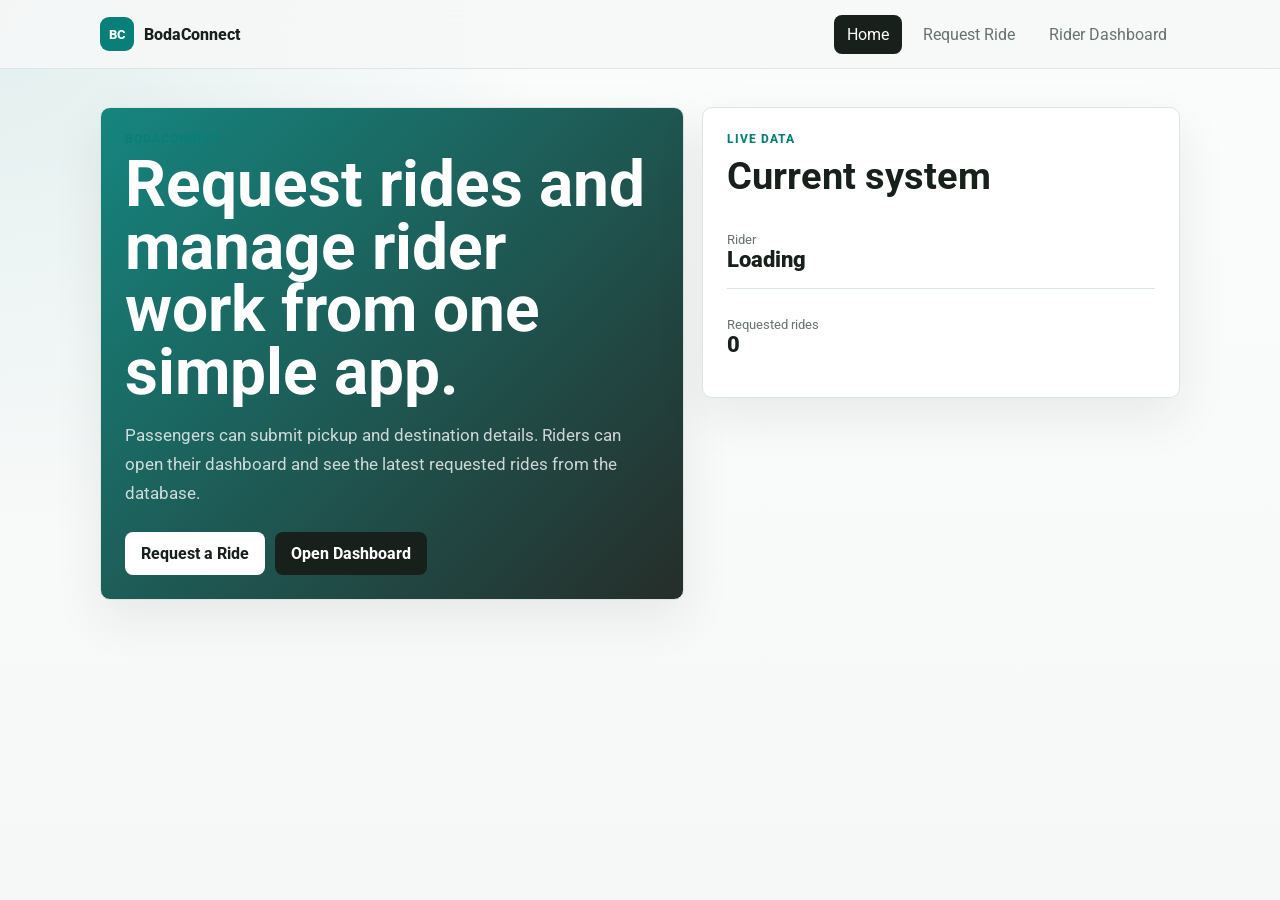
==== frontend/index.html @ 5c839536 "Initial commit" ====
<!DOCTYPE html>
<html lang="en">
<head>
  <meta charset="UTF-8" />
  <meta name="viewport" content="width=device-width, initial-scale=1.0" />
  <title>BodaConnect</title>
  <link rel="preconnect" href="https://fonts.googleapis.com">
  <link rel="preconnect" href="https://fonts.gstatic.com" crossorigin>
  <link href="https://fonts.googleapis.com/css2?family=Roboto:wght@400;500;700;900&display=swap" rel="stylesheet">
  <style>
    * {
      box-sizing: border-box;
      margin: 0;
      padding: 0;
    }

    :root {
      --bg: #f6f8f7;
      --panel: #ffffff;
      --text: #18201c;
      --muted: #68736e;
      --line: #dce5e0;
      --teal: #087f78;
      --teal-dark: #06665f;
      --coral: #f05d4f;
      --yellow: #f6c445;
      --shadow: 0 18px 50px rgba(20, 36, 31, 0.08);
    }

    body {
      min-height: 100vh;
      background:
        radial-gradient(circle at top left, rgba(8, 127, 120, 0.10), transparent 34rem),
        linear-gradient(180deg, #fbfcfc 0%, var(--bg) 100%);
      color: var(--text);
      font-family: "Roboto", ui-sans-serif, system-ui, -apple-system, BlinkMacSystemFont, "Segoe UI", sans-serif;
    }

    button,
    input {
      font: inherit;
    }

    .shell {
      width: min(1080px, calc(100% - 32px));
      margin: 0 auto;
    }

    .topbar {
      position: sticky;
      top: 0;
      z-index: 10;
      background: rgba(246, 248, 247, 0.88);
      backdrop-filter: blur(16px);
      border-bottom: 1px solid rgba(220, 229, 224, 0.9);
    }

    .topbar-inner {
      min-height: 68px;
      display: flex;
      align-items: center;
      justify-content: space-between;
      gap: 20px;
    }

    .brand {
      display: flex;
      align-items: center;
      gap: 10px;
      font-weight: 800;
      letter-spacing: 0;
    }

    .brand-mark {
      width: 34px;
      height: 34px;
      border-radius: 9px;
      background: var(--teal);
      color: white;
      display: grid;
      place-items: center;
      font-size: 13px;
    }

    .nav {
      display: flex;
      gap: 8px;
      flex-wrap: wrap;
      justify-content: flex-end;
    }

    .nav-btn {
      border: 1px solid transparent;
      background: transparent;
      color: var(--muted);
      padding: 9px 12px;
      border-radius: 8px;
      cursor: pointer;
      transition: 0.18s ease;
    }

    .nav-btn:hover {
      color: var(--text);
      background: rgba(8, 127, 120, 0.08);
    }

    .nav-btn.active {
      background: var(--text);
      color: white;
    }

    .view {
      display: none;
      padding: 38px 0 56px;
    }

    .view.active {
      display: block;
    }

    .page-head {
      display: flex;
      justify-content: space-between;
      align-items: end;
      gap: 20px;
      margin-bottom: 22px;
    }

    .eyebrow {
      color: var(--teal);
      font-size: 12px;
      font-weight: 800;
      text-transform: uppercase;
      letter-spacing: 0.08em;
      margin-bottom: 8px;
    }

    h1 {
      max-width: 720px;
      font-size: clamp(32px, 6vw, 64px);
      line-height: 0.98;
      letter-spacing: 0;
    }

    h2 {
      font-size: clamp(24px, 4vw, 38px);
      letter-spacing: 0;
    }

    .lead {
      max-width: 580px;
      color: var(--muted);
      font-size: 17px;
      line-height: 1.7;
      margin-top: 16px;
    }

    .grid {
      display: grid;
      grid-template-columns: minmax(0, 1.1fr) minmax(280px, 0.9fr);
      gap: 18px;
      align-items: start;
    }

    .panel {
      background: var(--panel);
      border: 1px solid var(--line);
      border-radius: 10px;
      box-shadow: var(--shadow);
    }

    .panel-pad {
      padding: 24px;
    }

    .hero-card {
      min-height: 330px;
      display: flex;
      flex-direction: column;
      justify-content: space-between;
      background:
        linear-gradient(135deg, rgba(8, 127, 120, 0.94), rgba(24, 32, 28, 0.94)),
        repeating-linear-gradient(45deg, rgba(255,255,255,0.14) 0 1px, transparent 1px 16px);
      color: white;
      overflow: hidden;
    }

    .hero-card .lead {
      color: rgba(255, 255, 255, 0.78);
    }

    .actions {
      display: flex;
      gap: 10px;
      flex-wrap: wrap;
      margin-top: 24px;
    }

    .btn {
      border: none;
      border-radius: 8px;
      padding: 12px 16px;
      cursor: pointer;
      font-weight: 750;
      transition: 0.18s ease;
    }

    .btn-primary {
      background: var(--teal);
      color: white;
    }

    .btn-primary:hover {
      background: var(--teal-dark);
    }

    .btn-dark {
      background: var(--text);
      color: white;
    }

    .btn-light {
      background: white;
      color: var(--text);
    }

    .btn-ghost {
      background: transparent;
      border: 1px solid var(--line);
      color: var(--text);
    }

    .summary {
      display: grid;
      gap: 12px;
    }

    .summary-row {
      display: flex;
      justify-content: space-between;
      align-items: center;
      gap: 16px;
      padding: 16px 0;
      border-bottom: 1px solid var(--line);
    }

    .summary-row:last-child {
      border-bottom: 0;
    }

    .summary-label {
      color: var(--muted);
      font-size: 13px;
    }

    .summary-value {
      font-size: 22px;
      font-weight: 850;
    }

    .form {
      display: grid;
      gap: 16px;
    }

    .field {
      display: grid;
      gap: 7px;
    }

    .field label {
      font-size: 13px;
      font-weight: 750;
      color: var(--muted);
    }

    .field input {
      width: 100%;
      border: 1px solid var(--line);
      border-radius: 8px;
      padding: 13px 14px;
      color: var(--text);
      background: #fbfcfc;
      outline: none;
    }

    .field input:focus {
      border-color: var(--teal);
      box-shadow: 0 0 0 4px rgba(8, 127, 120, 0.12);
    }

    .notice {
      display: none;
      border-radius: 8px;
      padding: 13px 14px;
      font-size: 14px;
      line-height: 1.5;
    }

    .notice.show {
      display: block;
    }

    .notice.ok {
      color: #075d4f;
      background: #e8f8f3;
      border: 1px solid #b9eadc;
    }

    .notice.error {
      color: #81251d;
      background: #fff0ee;
      border: 1px solid #ffd0ca;
    }

    .dashboard-head {
      display: flex;
      justify-content: space-between;
      gap: 16px;
      align-items: center;
      margin-bottom: 18px;
    }

    .rider {
      display: flex;
      align-items: center;
      gap: 12px;
    }

    .avatar {
      width: 46px;
      height: 46px;
      border-radius: 50%;
      display: grid;
      place-items: center;
      background: var(--yellow);
      color: var(--text);
      font-weight: 900;
    }

    .muted {
      color: var(--muted);
      font-size: 14px;
    }

    .pill {
      display: inline-flex;
      align-items: center;
      gap: 8px;
      padding: 8px 11px;
      border-radius: 999px;
      background: #e8f8f3;
      color: #075d4f;
      font-size: 13px;
      font-weight: 750;
    }

    .dot {
      width: 8px;
      height: 8px;
      border-radius: 50%;
      background: var(--teal);
    }

    .ride-list {
      display: grid;
      gap: 12px;
    }

    .ride-item {
      display: grid;
      grid-template-columns: minmax(0, 1fr) auto;
      gap: 14px;
      padding: 16px;
      border: 1px solid var(--line);
      border-radius: 9px;
      background: #fbfcfc;
    }

    .ride-id {
      color: var(--muted);
      font-size: 12px;
      font-weight: 750;
      margin-bottom: 10px;
    }

    .route {
      display: grid;
      gap: 8px;
    }

    .route-point {
      display: flex;
      align-items: center;
      gap: 9px;
      min-width: 0;
    }

    .route-dot {
      width: 9px;
      height: 9px;
      border-radius: 50%;
      flex: 0 0 auto;
    }

    .route-dot.pickup {
      background: var(--teal);
    }

    .route-dot.destination {
      background: var(--coral);
    }

    .empty {
      color: var(--muted);
      padding: 18px;
      border: 1px dashed var(--line);
      border-radius: 9px;
      background: #fbfcfc;
    }

    @media (max-width: 760px) {
      .topbar-inner,
      .page-head,
      .dashboard-head {
        align-items: flex-start;
        flex-direction: column;
      }

      .nav {
        width: 100%;
        justify-content: flex-start;
      }

      .grid {
        grid-template-columns: 1fr;
      }

      .ride-item {
        grid-template-columns: 1fr;
      }
    }
  </style>
</head>
<body>
  <header class="topbar">
    <div class="shell topbar-inner">
      <div class="brand">
        <div class="brand-mark">BC</div>
        <span>BodaConnect</span>
      </div>
      <nav class="nav" aria-label="Main navigation">
        <button class="nav-btn active" onclick="navigateTo('home')">Home</button>
        <button class="nav-btn" onclick="navigateTo('ride')">Request Ride</button>
        <button class="nav-btn" onclick="navigateTo('dash')">Rider Dashboard</button>
      </nav>
    </div>
  </header>

  <main class="shell">
    <section id="home" class="view active">
      <div class="grid">
        <div class="panel hero-card panel-pad">
          <div>
            <div class="eyebrow">BodaConnect</div>
            <h1>Request rides and manage rider work from one simple app.</h1>
            <p class="lead">Passengers can submit pickup and destination details. Riders can open their dashboard and see the latest requested rides from the database.</p>
          </div>
          <div class="actions">
            <button class="btn btn-light" onclick="navigateTo('ride')">Request a Ride</button>
            <button class="btn btn-dark" onclick="navigateTo('dash')">Open Dashboard</button>
          </div>
        </div>

        <aside class="panel panel-pad">
          <div class="eyebrow">Live data</div>
          <h2>Current system</h2>
          <div class="summary" style="margin-top:18px;">
            <div class="summary-row">
              <div>
                <div class="summary-label">Rider</div>
                <div id="home-rider-name" class="summary-value">Loading</div>
              </div>
            </div>
            <div class="summary-row">
              <div>
                <div class="summary-label">Requested rides</div>
                <div id="home-trip-count" class="summary-value">0</div>
              </div>
            </div>
          </div>
        </aside>
      </div>
    </section>

    <section id="ride" class="view">
      <div class="page-head">
        <div>
          <div class="eyebrow">Passenger</div>
          <h2>Request a ride</h2>
          <p class="lead">Enter the pickup and destination. The request will be saved in PostgreSQL and shown on the rider dashboard.</p>
        </div>
      </div>

      <div class="grid">
        <form class="panel panel-pad form" onsubmit="requestRide(event)">
          <div class="field">
            <label for="pickup">Pickup location</label>
            <input id="pickup" name="pickup" type="text" placeholder="Nyerere Square" autocomplete="street-address" />
          </div>
          <div class="field">
            <label for="dropoff">Destination</label>
            <input id="dropoff" name="dropoff" type="text" placeholder="Udom" autocomplete="street-address" />
          </div>
          <button class="btn btn-primary" type="submit">Send ride request</button>
          <div id="ride-message" class="notice" role="status"></div>
        </form>

        <aside class="panel panel-pad">
          <div class="eyebrow">Saved requests</div>
          <h2 id="request-count">0</h2>
          <p class="lead">Total requested rides currently available to the rider.</p>
          <div class="actions">
            <button class="btn btn-ghost" onclick="navigateTo('dash')">View Dashboard</button>
          </div>
        </aside>
      </div>
    </section>

    <section id="dash" class="view">
      <div class="dashboard-head">
        <div class="rider">
          <div class="avatar" id="rider-initials">R</div>
          <div>
            <h2 id="dashboard-rider-name">Rider</h2>
            <div class="muted">Requested rides from database</div>
          </div>
        </div>
        <div class="pill"><span class="dot"></span><span id="dashboard-trip-count">0 rides</span></div>
      </div>

      <div class="panel panel-pad">
        <div class="page-head">
          <div>
            <div class="eyebrow">Dashboard</div>
            <h2>Ride requests</h2>
          </div>
          <button class="btn btn-ghost" onclick="loadDashboard()">Refresh</button>
        </div>
        <div id="ride-list" class="ride-list">
          <div class="empty">Loading requested rides...</div>
        </div>
      </div>
    </section>
  </main>

  <script>
    const routes = {
      home: '/',
      ride: '/request-ride',
      dash: '/rider-dashboard'
    };

    function viewFromPath(path) {
      if (path === '/request-ride') return 'ride';
      if (path === '/rider-dashboard') return 'dash';
      return 'home';
    }

    function navigateTo(id) {
      history.pushState({ view: id }, '', routes[id]);
      show(id);
    }

    function show(id) {
      document.querySelectorAll('.view').forEach(view => view.classList.remove('active'));
      document.getElementById(id).classList.add('active');
      document.querySelectorAll('.nav-btn').forEach((button, index) => {
        button.classList.toggle('active', ['home', 'ride', 'dash'][index] === id);
      });

      if (id === 'home' || id === 'dash' || id === 'ride') {
        loadDashboard();
      }
    }

    function setMessage(message, type) {
      const box = document.getElementById('ride-message');
      box.textContent = message;
      box.className = `notice show ${type}`;
    }

    function escapeHtml(value) {
      return String(value)
        .replace(/&/g, '&amp;')
        .replace(/</g, '&lt;')
        .replace(/>/g, '&gt;')
        .replace(/"/g, '&quot;')
        .replace(/'/g, '&#039;');
    }

    function renderRides(rides) {
      const rideList = document.getElementById('ride-list');

      if (!rides.length) {
        rideList.innerHTML = '<div class="empty">No ride requests yet.</div>';
        return;
      }

      rideList.innerHTML = rides.map(ride => `
        <article class="ride-item">
          <div>
            <div class="ride-id">REQUEST #BC-${String(ride.id).padStart(4, '0')}</div>
            <div class="route">
              <div class="route-point"><span class="route-dot pickup"></span><span>${escapeHtml(ride.pickup)}</span></div>
              <div class="route-point"><span class="route-dot destination"></span><span>${escapeHtml(ride.destination)}</span></div>
            </div>
          </div>
          <button class="btn btn-primary" type="button">Accept</button>
        </article>
      `).join('');
    }

    function updateDashboard(data) {
      const rides = data.assigned_trips || [];
      const rider = data.rider || 'Rider';

      document.getElementById('home-rider-name').textContent = rider;
      document.getElementById('home-trip-count').textContent = rides.length;
      document.getElementById('request-count').textContent = rides.length;
      document.getElementById('dashboard-rider-name').textContent = rider;
      document.getElementById('dashboard-trip-count').textContent = `${rides.length} rides`;
      document.getElementById('rider-initials').textContent = rider.slice(0, 1).toUpperCase();
      renderRides(rides);
    }

    function loadDashboard() {
      return fetch('/api/rider-dashboard')
        .then(response => {
          if (!response.ok) throw new Error('Could not load dashboard');
          return response.json();
        })
        .then(updateDashboard)
        .catch(() => {
          document.getElementById('ride-list').innerHTML = '<div class="empty">Could not load ride requests.</div>';
        });
    }

    function requestRide(event) {
      event.preventDefault();
      const pickup = document.getElementById('pickup').value.trim();
      const destination = document.getElementById('dropoff').value.trim();

      if (!pickup || !destination) {
        setMessage('Pickup and destination are required.', 'error');
        return;
      }

      fetch('/api/request-ride', {
        method: 'POST',
        headers: { 'Content-Type': 'application/json' },
        body: JSON.stringify({ pickup, destination })
      })
        .then(response => {
          if (!response.ok) throw new Error('Could not save ride request');
          return response.json();
        })
        .then(data => {
          setMessage(`Ride request #${data.id} saved.`, 'ok');
          document.getElementById('pickup').value = '';
          document.getElementById('dropoff').value = '';
          return loadDashboard();
        })
        .catch(() => {
          setMessage('Could not save the ride request.', 'error');
        });
    }

    window.addEventListener('popstate', () => {
      show(viewFromPath(window.location.pathname));
    });

    show(viewFromPath(window.location.pathname));
  </script>
</body>
</html>
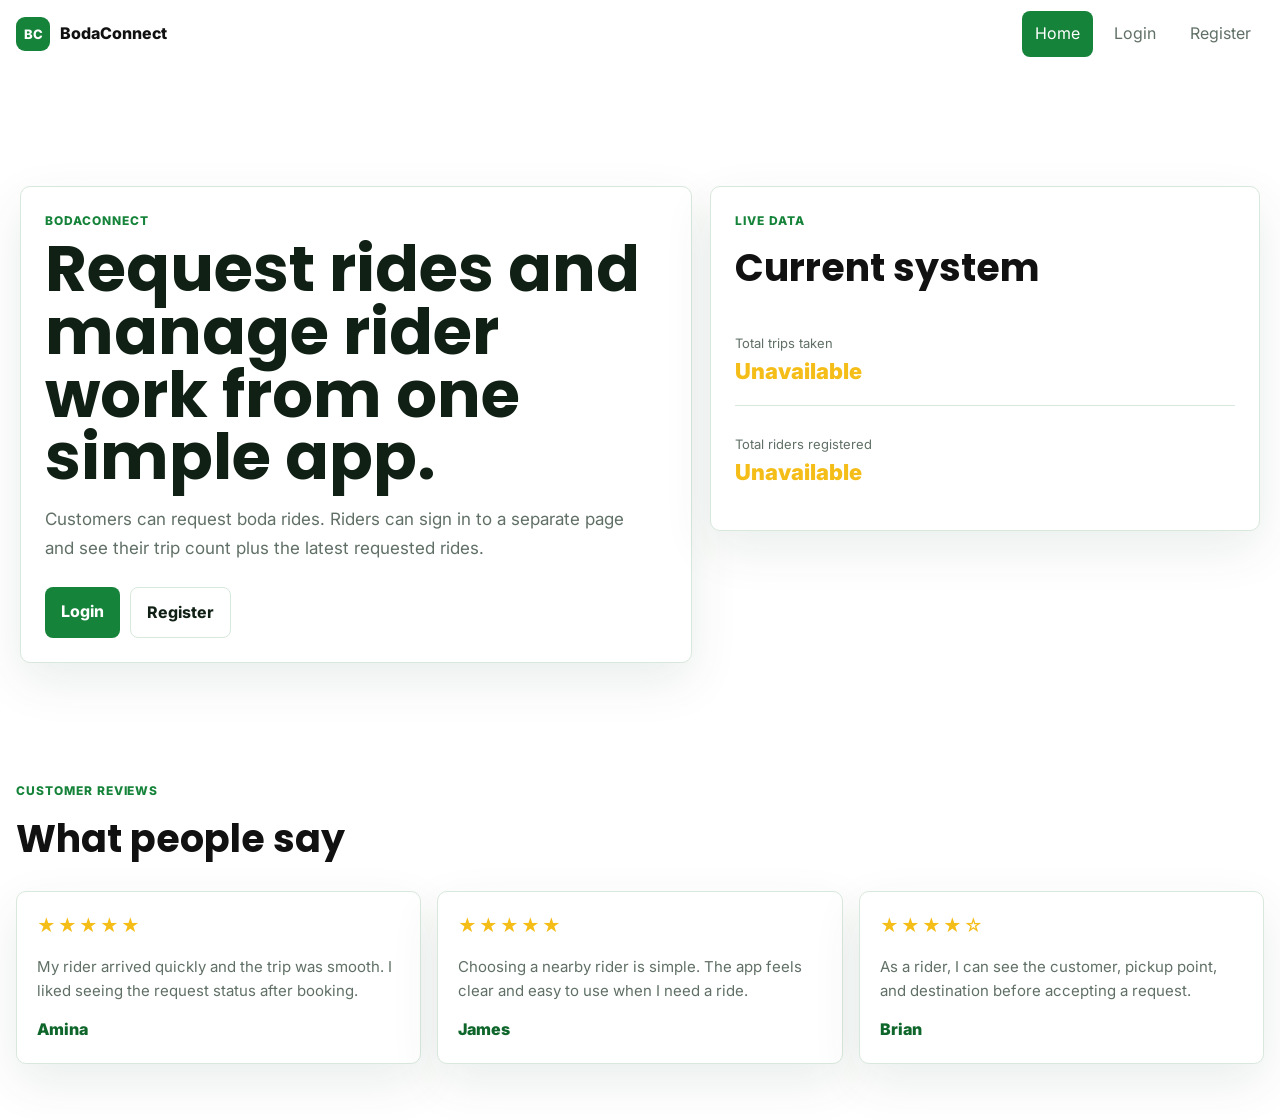
==== commit 6cd78254: "updates for frontend pages and trips added" ====
--- a/frontend/index.html
+++ b/frontend/index.html
@@ -6,681 +6,91 @@
   <title>BodaConnect</title>
   <link rel="preconnect" href="https://fonts.googleapis.com">
   <link rel="preconnect" href="https://fonts.gstatic.com" crossorigin>
-  <link href="https://fonts.googleapis.com/css2?family=Roboto:wght@400;500;700;900&display=swap" rel="stylesheet">
-  <style>
-    * {
-      box-sizing: border-box;
-      margin: 0;
-      padding: 0;
-    }
-
-    :root {
-      --bg: #f6f8f7;
-      --panel: #ffffff;
-      --text: #18201c;
-      --muted: #68736e;
-      --line: #dce5e0;
-      --teal: #087f78;
-      --teal-dark: #06665f;
-      --coral: #f05d4f;
-      --yellow: #f6c445;
-      --shadow: 0 18px 50px rgba(20, 36, 31, 0.08);
-    }
-
-    body {
-      min-height: 100vh;
-      background:
-        radial-gradient(circle at top left, rgba(8, 127, 120, 0.10), transparent 34rem),
-        linear-gradient(180deg, #fbfcfc 0%, var(--bg) 100%);
-      color: var(--text);
-      font-family: "Roboto", ui-sans-serif, system-ui, -apple-system, BlinkMacSystemFont, "Segoe UI", sans-serif;
-    }
-
-    button,
-    input {
-      font: inherit;
-    }
-
-    .shell {
-      width: min(1080px, calc(100% - 32px));
-      margin: 0 auto;
-    }
-
-    .topbar {
-      position: sticky;
-      top: 0;
-      z-index: 10;
-      background: rgba(246, 248, 247, 0.88);
-      backdrop-filter: blur(16px);
-      border-bottom: 1px solid rgba(220, 229, 224, 0.9);
-    }
-
-    .topbar-inner {
-      min-height: 68px;
-      display: flex;
-      align-items: center;
-      justify-content: space-between;
-      gap: 20px;
-    }
-
-    .brand {
-      display: flex;
-      align-items: center;
-      gap: 10px;
-      font-weight: 800;
-      letter-spacing: 0;
-    }
-
-    .brand-mark {
-      width: 34px;
-      height: 34px;
-      border-radius: 9px;
-      background: var(--teal);
-      color: white;
-      display: grid;
-      place-items: center;
-      font-size: 13px;
-    }
-
-    .nav {
-      display: flex;
-      gap: 8px;
-      flex-wrap: wrap;
-      justify-content: flex-end;
-    }
-
-    .nav-btn {
-      border: 1px solid transparent;
-      background: transparent;
-      color: var(--muted);
-      padding: 9px 12px;
-      border-radius: 8px;
-      cursor: pointer;
-      transition: 0.18s ease;
-    }
-
-    .nav-btn:hover {
-      color: var(--text);
-      background: rgba(8, 127, 120, 0.08);
-    }
-
-    .nav-btn.active {
-      background: var(--text);
-      color: white;
-    }
-
-    .view {
-      display: none;
-      padding: 38px 0 56px;
-    }
-
-    .view.active {
-      display: block;
-    }
-
-    .page-head {
-      display: flex;
-      justify-content: space-between;
-      align-items: end;
-      gap: 20px;
-      margin-bottom: 22px;
-    }
-
-    .eyebrow {
-      color: var(--teal);
-      font-size: 12px;
-      font-weight: 800;
-      text-transform: uppercase;
-      letter-spacing: 0.08em;
-      margin-bottom: 8px;
-    }
-
-    h1 {
-      max-width: 720px;
-      font-size: clamp(32px, 6vw, 64px);
-      line-height: 0.98;
-      letter-spacing: 0;
-    }
-
-    h2 {
-      font-size: clamp(24px, 4vw, 38px);
-      letter-spacing: 0;
-    }
-
-    .lead {
-      max-width: 580px;
-      color: var(--muted);
-      font-size: 17px;
-      line-height: 1.7;
-      margin-top: 16px;
-    }
-
-    .grid {
-      display: grid;
-      grid-template-columns: minmax(0, 1.1fr) minmax(280px, 0.9fr);
-      gap: 18px;
-      align-items: start;
-    }
-
-    .panel {
-      background: var(--panel);
-      border: 1px solid var(--line);
-      border-radius: 10px;
-      box-shadow: var(--shadow);
-    }
-
-    .panel-pad {
-      padding: 24px;
-    }
-
-    .hero-card {
-      min-height: 330px;
-      display: flex;
-      flex-direction: column;
-      justify-content: space-between;
-      background:
-        linear-gradient(135deg, rgba(8, 127, 120, 0.94), rgba(24, 32, 28, 0.94)),
-        repeating-linear-gradient(45deg, rgba(255,255,255,0.14) 0 1px, transparent 1px 16px);
-      color: white;
-      overflow: hidden;
-    }
-
-    .hero-card .lead {
-      color: rgba(255, 255, 255, 0.78);
-    }
-
-    .actions {
-      display: flex;
-      gap: 10px;
-      flex-wrap: wrap;
-      margin-top: 24px;
-    }
-
-    .btn {
-      border: none;
-      border-radius: 8px;
-      padding: 12px 16px;
-      cursor: pointer;
-      font-weight: 750;
-      transition: 0.18s ease;
-    }
-
-    .btn-primary {
-      background: var(--teal);
-      color: white;
-    }
-
-    .btn-primary:hover {
-      background: var(--teal-dark);
-    }
-
-    .btn-dark {
-      background: var(--text);
-      color: white;
-    }
-
-    .btn-light {
-      background: white;
-      color: var(--text);
-    }
-
-    .btn-ghost {
-      background: transparent;
-      border: 1px solid var(--line);
-      color: var(--text);
-    }
-
-    .summary {
-      display: grid;
-      gap: 12px;
-    }
-
-    .summary-row {
-      display: flex;
-      justify-content: space-between;
-      align-items: center;
-      gap: 16px;
-      padding: 16px 0;
-      border-bottom: 1px solid var(--line);
-    }
-
-    .summary-row:last-child {
-      border-bottom: 0;
-    }
-
-    .summary-label {
-      color: var(--muted);
-      font-size: 13px;
-    }
-
-    .summary-value {
-      font-size: 22px;
-      font-weight: 850;
-    }
-
-    .form {
-      display: grid;
-      gap: 16px;
-    }
-
-    .field {
-      display: grid;
-      gap: 7px;
-    }
-
-    .field label {
-      font-size: 13px;
-      font-weight: 750;
-      color: var(--muted);
-    }
-
-    .field input {
-      width: 100%;
-      border: 1px solid var(--line);
-      border-radius: 8px;
-      padding: 13px 14px;
-      color: var(--text);
-      background: #fbfcfc;
-      outline: none;
-    }
-
-    .field input:focus {
-      border-color: var(--teal);
-      box-shadow: 0 0 0 4px rgba(8, 127, 120, 0.12);
-    }
-
-    .notice {
-      display: none;
-      border-radius: 8px;
-      padding: 13px 14px;
-      font-size: 14px;
-      line-height: 1.5;
-    }
-
-    .notice.show {
-      display: block;
-    }
-
-    .notice.ok {
-      color: #075d4f;
-      background: #e8f8f3;
-      border: 1px solid #b9eadc;
-    }
-
-    .notice.error {
-      color: #81251d;
-      background: #fff0ee;
-      border: 1px solid #ffd0ca;
-    }
-
-    .dashboard-head {
-      display: flex;
-      justify-content: space-between;
-      gap: 16px;
-      align-items: center;
-      margin-bottom: 18px;
-    }
-
-    .rider {
-      display: flex;
-      align-items: center;
-      gap: 12px;
-    }
-
-    .avatar {
-      width: 46px;
-      height: 46px;
-      border-radius: 50%;
-      display: grid;
-      place-items: center;
-      background: var(--yellow);
-      color: var(--text);
-      font-weight: 900;
-    }
-
-    .muted {
-      color: var(--muted);
-      font-size: 14px;
-    }
-
-    .pill {
-      display: inline-flex;
-      align-items: center;
-      gap: 8px;
-      padding: 8px 11px;
-      border-radius: 999px;
-      background: #e8f8f3;
-      color: #075d4f;
-      font-size: 13px;
-      font-weight: 750;
-    }
-
-    .dot {
-      width: 8px;
-      height: 8px;
-      border-radius: 50%;
-      background: var(--teal);
-    }
-
-    .ride-list {
-      display: grid;
-      gap: 12px;
-    }
-
-    .ride-item {
-      display: grid;
-      grid-template-columns: minmax(0, 1fr) auto;
-      gap: 14px;
-      padding: 16px;
-      border: 1px solid var(--line);
-      border-radius: 9px;
-      background: #fbfcfc;
-    }
-
-    .ride-id {
-      color: var(--muted);
-      font-size: 12px;
-      font-weight: 750;
-      margin-bottom: 10px;
-    }
-
-    .route {
-      display: grid;
-      gap: 8px;
-    }
-
-    .route-point {
-      display: flex;
-      align-items: center;
-      gap: 9px;
-      min-width: 0;
-    }
-
-    .route-dot {
-      width: 9px;
-      height: 9px;
-      border-radius: 50%;
-      flex: 0 0 auto;
-    }
-
-    .route-dot.pickup {
-      background: var(--teal);
-    }
-
-    .route-dot.destination {
-      background: var(--coral);
-    }
-
-    .empty {
-      color: var(--muted);
-      padding: 18px;
-      border: 1px dashed var(--line);
-      border-radius: 9px;
-      background: #fbfcfc;
-    }
-
-    @media (max-width: 760px) {
-      .topbar-inner,
-      .page-head,
-      .dashboard-head {
-        align-items: flex-start;
-        flex-direction: column;
-      }
-
-      .nav {
-        width: 100%;
-        justify-content: flex-start;
-      }
-
-      .grid {
-        grid-template-columns: 1fr;
-      }
-
-      .ride-item {
-        grid-template-columns: 1fr;
-      }
-    }
-  </style>
+  <link href="https://fonts.googleapis.com/css2?family=Inter:wght@400;500;700;800;900&family=Poppins:wght@600;700;800;900&display=swap" rel="stylesheet">
+  <link rel="stylesheet" href="styles.css">
 </head>
-<body>
+<body data-page="home">
   <header class="topbar">
     <div class="shell topbar-inner">
-      <div class="brand">
+      <a class="brand" href="index.html">
         <div class="brand-mark">BC</div>
         <span>BodaConnect</span>
-      </div>
+      </a>
       <nav class="nav" aria-label="Main navigation">
-        <button class="nav-btn active" onclick="navigateTo('home')">Home</button>
-        <button class="nav-btn" onclick="navigateTo('ride')">Request Ride</button>
-        <button class="nav-btn" onclick="navigateTo('dash')">Rider Dashboard</button>
+        <a class="nav-link" href="index.html" data-nav-page="home">Home</a>
+        <a class="nav-link" href="login.html" data-auth="guest" data-nav-page="login">Login</a>
+        <a class="nav-link" href="registration.html" data-auth="guest" data-nav-page="registration">Register</a>
+        <a class="nav-link" href="login.html" data-auth="user" data-nav-page="dashboard" data-dashboard-link onclick="openDashboard(event)" hidden>Dashboard</a>
       </nav>
     </div>
   </header>
 
-  <main class="shell">
-    <section id="home" class="view active">
-      <div class="grid">
-        <div class="panel hero-card panel-pad">
-          <div>
-            <div class="eyebrow">BodaConnect</div>
-            <h1>Request rides and manage rider work from one simple app.</h1>
-            <p class="lead">Passengers can submit pickup and destination details. Riders can open their dashboard and see the latest requested rides from the database.</p>
+  <main class="shell page">
+    <section class="grid">
+      <div class="panel hero-card panel-pad">
+        <div>
+          <div class="eyebrow">BodaConnect</div>
+          <h1>Request rides and manage rider work from one simple app.</h1>
+          <p class="lead">Customers can request boda rides. Riders can sign in to a separate page and see their trip count plus the latest requested rides.</p>
+        </div>
+        <div class="actions">
+          <a class="btn btn-primary" href="login.html" data-auth="guest">Login</a>
+          <a class="btn btn-ghost" href="registration.html" data-auth="guest">Register</a>
+          <a class="btn btn-dark" href="login.html" data-auth="user" data-dashboard-link onclick="openDashboard(event)" hidden>Open Dashboard</a>
+        </div>
+      </div>
+
+      <aside class="panel panel-pad">
+        <div class="eyebrow">Live data</div>
+        <h2>Current system</h2>
+        <div class="summary" style="margin-top:18px;">
+          <div class="summary-row">
+            <div>
+              <div class="summary-label">Total trips taken</div>
+              <div id="home-total-trips" class="summary-value">0</div>
+            </div>
           </div>
-          <div class="actions">
-            <button class="btn btn-light" onclick="navigateTo('ride')">Request a Ride</button>
-            <button class="btn btn-dark" onclick="navigateTo('dash')">Open Dashboard</button>
+          <div class="summary-row">
+            <div>
+              <div class="summary-label">Total riders registered</div>
+              <div id="home-total-riders" class="summary-value">0</div>
+            </div>
           </div>
         </div>
+      </aside>
+    </section>
 
-        <aside class="panel panel-pad">
-          <div class="eyebrow">Live data</div>
-          <h2>Current system</h2>
-          <div class="summary" style="margin-top:18px;">
-            <div class="summary-row">
-              <div>
-                <div class="summary-label">Rider</div>
-                <div id="home-rider-name" class="summary-value">Loading</div>
-              </div>
-            </div>
-            <div class="summary-row">
-              <div>
-                <div class="summary-label">Requested rides</div>
-                <div id="home-trip-count" class="summary-value">0</div>
-              </div>
-            </div>
-          </div>
-        </aside>
+    <section class="page reviews-section">
+      <div class="page-head">
+        <div>
+          <div class="eyebrow">Customer reviews</div>
+          <h2>What people say</h2>
+        </div>
+      </div>
+
+      <div class="review-grid">
+        <article class="review-card">
+          <div class="review-stars">★★★★★</div>
+          <p>My rider arrived quickly and the trip was smooth. I liked seeing the request status after booking.</p>
+          <div class="review-author">Amina</div>
+        </article>
+
+        <article class="review-card">
+          <div class="review-stars">★★★★★</div>
+          <p>Choosing a nearby rider is simple. The app feels clear and easy to use when I need a ride.</p>
+          <div class="review-author">James</div>
+        </article>
+
+        <article class="review-card">
+          <div class="review-stars">★★★★☆</div>
+          <p>As a rider, I can see the customer, pickup point, and destination before accepting a request.</p>
+          <div class="review-author">Brian</div>
+        </article>
       </div>
     </section>
 
-    <section id="ride" class="view">
-      <div class="page-head">
-        <div>
-          <div class="eyebrow">Passenger</div>
-          <h2>Request a ride</h2>
-          <p class="lead">Enter the pickup and destination. The request will be saved in PostgreSQL and shown on the rider dashboard.</p>
-        </div>
-      </div>
-
-      <div class="grid">
-        <form class="panel panel-pad form" onsubmit="requestRide(event)">
-          <div class="field">
-            <label for="pickup">Pickup location</label>
-            <input id="pickup" name="pickup" type="text" placeholder="Nyerere Square" autocomplete="street-address" />
-          </div>
-          <div class="field">
-            <label for="dropoff">Destination</label>
-            <input id="dropoff" name="dropoff" type="text" placeholder="Udom" autocomplete="street-address" />
-          </div>
-          <button class="btn btn-primary" type="submit">Send ride request</button>
-          <div id="ride-message" class="notice" role="status"></div>
-        </form>
-
-        <aside class="panel panel-pad">
-          <div class="eyebrow">Saved requests</div>
-          <h2 id="request-count">0</h2>
-          <p class="lead">Total requested rides currently available to the rider.</p>
-          <div class="actions">
-            <button class="btn btn-ghost" onclick="navigateTo('dash')">View Dashboard</button>
-          </div>
-        </aside>
-      </div>
-    </section>
-
-    <section id="dash" class="view">
-      <div class="dashboard-head">
-        <div class="rider">
-          <div class="avatar" id="rider-initials">R</div>
-          <div>
-            <h2 id="dashboard-rider-name">Rider</h2>
-            <div class="muted">Requested rides from database</div>
-          </div>
-        </div>
-        <div class="pill"><span class="dot"></span><span id="dashboard-trip-count">0 rides</span></div>
-      </div>
-
-      <div class="panel panel-pad">
-        <div class="page-head">
-          <div>
-            <div class="eyebrow">Dashboard</div>
-            <h2>Ride requests</h2>
-          </div>
-          <button class="btn btn-ghost" onclick="loadDashboard()">Refresh</button>
-        </div>
-        <div id="ride-list" class="ride-list">
-          <div class="empty">Loading requested rides...</div>
-        </div>
-      </div>
-    </section>
   </main>
 
-  <script>
-    const routes = {
-      home: '/',
-      ride: '/request-ride',
-      dash: '/rider-dashboard'
-    };
-
-    function viewFromPath(path) {
-      if (path === '/request-ride') return 'ride';
-      if (path === '/rider-dashboard') return 'dash';
-      return 'home';
-    }
-
-    function navigateTo(id) {
-      history.pushState({ view: id }, '', routes[id]);
-      show(id);
-    }
-
-    function show(id) {
-      document.querySelectorAll('.view').forEach(view => view.classList.remove('active'));
-      document.getElementById(id).classList.add('active');
-      document.querySelectorAll('.nav-btn').forEach((button, index) => {
-        button.classList.toggle('active', ['home', 'ride', 'dash'][index] === id);
-      });
-
-      if (id === 'home' || id === 'dash' || id === 'ride') {
-        loadDashboard();
-      }
-    }
-
-    function setMessage(message, type) {
-      const box = document.getElementById('ride-message');
-      box.textContent = message;
-      box.className = `notice show ${type}`;
-    }
-
-    function escapeHtml(value) {
-      return String(value)
-        .replace(/&/g, '&amp;')
-        .replace(/</g, '&lt;')
-        .replace(/>/g, '&gt;')
-        .replace(/"/g, '&quot;')
-        .replace(/'/g, '&#039;');
-    }
-
-    function renderRides(rides) {
-      const rideList = document.getElementById('ride-list');
-
-      if (!rides.length) {
-        rideList.innerHTML = '<div class="empty">No ride requests yet.</div>';
-        return;
-      }
-
-      rideList.innerHTML = rides.map(ride => `
-        <article class="ride-item">
-          <div>
-            <div class="ride-id">REQUEST #BC-${String(ride.id).padStart(4, '0')}</div>
-            <div class="route">
-              <div class="route-point"><span class="route-dot pickup"></span><span>${escapeHtml(ride.pickup)}</span></div>
-              <div class="route-point"><span class="route-dot destination"></span><span>${escapeHtml(ride.destination)}</span></div>
-            </div>
-          </div>
-          <button class="btn btn-primary" type="button">Accept</button>
-        </article>
-      `).join('');
-    }
-
-    function updateDashboard(data) {
-      const rides = data.assigned_trips || [];
-      const rider = data.rider || 'Rider';
-
-      document.getElementById('home-rider-name').textContent = rider;
-      document.getElementById('home-trip-count').textContent = rides.length;
-      document.getElementById('request-count').textContent = rides.length;
-      document.getElementById('dashboard-rider-name').textContent = rider;
-      document.getElementById('dashboard-trip-count').textContent = `${rides.length} rides`;
-      document.getElementById('rider-initials').textContent = rider.slice(0, 1).toUpperCase();
-      renderRides(rides);
-    }
-
-    function loadDashboard() {
-      return fetch('/api/rider-dashboard')
-        .then(response => {
-          if (!response.ok) throw new Error('Could not load dashboard');
-          return response.json();
-        })
-        .then(updateDashboard)
-        .catch(() => {
-          document.getElementById('ride-list').innerHTML = '<div class="empty">Could not load ride requests.</div>';
-        });
-    }
-
-    function requestRide(event) {
-      event.preventDefault();
-      const pickup = document.getElementById('pickup').value.trim();
-      const destination = document.getElementById('dropoff').value.trim();
-
-      if (!pickup || !destination) {
-        setMessage('Pickup and destination are required.', 'error');
-        return;
-      }
-
-      fetch('/api/request-ride', {
-        method: 'POST',
-        headers: { 'Content-Type': 'application/json' },
-        body: JSON.stringify({ pickup, destination })
-      })
-        .then(response => {
-          if (!response.ok) throw new Error('Could not save ride request');
-          return response.json();
-        })
-        .then(data => {
-          setMessage(`Ride request #${data.id} saved.`, 'ok');
-          document.getElementById('pickup').value = '';
-          document.getElementById('dropoff').value = '';
-          return loadDashboard();
-        })
-        .catch(() => {
-          setMessage('Could not save the ride request.', 'error');
-        });
-    }
-
-    window.addEventListener('popstate', () => {
-      show(viewFromPath(window.location.pathname));
-    });
-
-    show(viewFromPath(window.location.pathname));
-  </script>
+  <script src="app.js"></script>
 </body>
 </html>
--- a/frontend/styles.css
+++ b/frontend/styles.css
@@ -0,0 +1,820 @@
+* {
+  box-sizing: border-box;
+  margin: 0;
+  padding: 0;
+}
+
+:root {
+  --bg: #f3f8f1;
+  --panel: #ffffff;
+  --text: #102015;
+  --muted: #607066;
+  --line: #d8e8dc;
+  --green: #16833a;
+  --green-dark: #0f662b;
+  --green-soft: #e9f7ed;
+  --yellow: #f5bd18;
+  --yellow-dark: #a06f00;
+  --yellow-soft: #fff7d8;
+  --shadow: 0 18px 50px rgba(16, 70, 34, 0.09);
+}
+
+body {
+  font-family: 'Inter', sans-serif;
+  font-size: 16px;
+  line-height: 1.6;
+  color: #111;
+}
+
+h1,
+h2,
+h3 {
+  font-family:
+    "Poppins",
+    ui-sans-serif,
+    system-ui,
+    -apple-system,
+    BlinkMacSystemFont,
+    "Segoe UI",
+    sans-serif;
+}
+
+button,
+input,
+select,
+textarea {
+  font: inherit;
+}
+
+a {
+  color: inherit;
+  text-decoration: none;
+}
+
+[hidden] {
+  display: none !important;
+}
+
+section {
+  padding: 80px 20px;
+}
+
+.container {
+  width: 100%;
+  max-width: 1200px;
+  margin: auto;
+  padding-inline: 20px;
+}
+  max-width: 1200px;
+  width: 100%;
+  margin: 0 auto;
+}
+
+.topbar {
+  position: sticky;
+  top: 0;
+  z-index: 10;
+  background: rgba(246, 248, 247, 0.88);
+  backdrop-filter: blur(16px);
+  border-bottom: 1px solid rgba(220, 229, 224, 0.9);
+}
+
+.topbar-inner {
+  min-height: 68px;
+  display: flex;
+  align-items: center;
+  justify-content: space-between;
+  gap: 20px;
+  padding-left: 16px;
+  padding-right: 16px;
+}
+
+.brand {
+  display: flex;
+  align-items: center;
+  gap: 10px;
+  font-weight: 800;
+  text-decoration: none;
+}
+
+.brand:link,
+.brand:visited,
+.brand:hover,
+.brand:active,
+.brand:focus {
+  text-decoration: none;
+}
+
+.brand-mark {
+  width: 34px;
+  height: 34px;
+  border-radius: 9px;
+  background: var(--green);
+  color: white;
+  display: grid;
+  place-items: center;
+  font-size: 13px;
+}
+
+.nav {
+  display: flex;
+  gap: 8px;
+  flex-wrap: wrap;
+  justify-content: flex-end;
+}
+
+.nav-link {
+  border: 1px solid transparent;
+  background: transparent;
+  color: var(--muted);
+  padding: 9px 12px;
+  border-radius: 8px;
+  transition: 0.18s ease;
+  font: inherit;
+  cursor: pointer;
+}
+
+/* Ensure navbar links never show underlines (explicit for browser defaults/focus states) */
+.nav-link,
+.nav-link:link,
+.nav-link:visited,
+.nav-link:hover,
+.nav-link:active,
+.nav-link:focus {
+  text-decoration: none;
+}
+
+.nav-link:hover {
+  color: var(--text);
+  background: rgba(22, 131, 58, 0.1);
+}
+
+.nav-link.active {
+  background: var(--green);
+  color: white;
+}
+
+.nav-greeting {
+  align-self: center;
+  color: var(--green-dark);
+  font-size: 14px;
+  font-weight: 800;
+  padding: 0 4px;
+}
+
+.page {
+  padding: 38px 0 56px;
+}
+
+.page-head,
+.dashboard-head,
+.role-banner {
+  display: flex;
+  justify-content: space-between;
+  align-items: end;
+  gap: 20px;
+  margin-bottom: 22px;
+}
+
+.eyebrow {
+  color: var(--green);
+  font-size: 12px;
+  font-weight: 800;
+  text-transform: uppercase;
+  letter-spacing: 0.08em;
+  margin-bottom: 8px;
+}
+
+h1 {
+  max-width: 720px;
+  font-size: clamp(32px, 6vw, 64px);
+  line-height: 0.98;
+}
+
+h2 {
+  font-size: clamp(24px, 4vw, 38px);
+}
+
+.lead {
+  max-width: 580px;
+  color: var(--muted);
+  font-size: 17px;
+  line-height: 1.7;
+  margin-top: 16px;
+}
+
+.grid {
+  display: grid;
+  grid-template-columns: minmax(0, 1.1fr) minmax(280px, 0.9fr);
+  gap: 18px;
+  align-items: start;
+}
+
+.panel {
+  background: var(--panel);
+  border: 1px solid var(--line);
+  border-radius: 10px;
+  box-shadow: var(--shadow);
+}
+
+.panel-pad {
+  padding: 24px;
+}
+
+.panel-top-action {
+  display: flex;
+  justify-content: flex-end;
+  margin-bottom: 16px;
+}
+
+.hero-card {
+  min-height: 330px;
+  display: flex;
+  flex-direction: column;
+  justify-content: space-between;
+  background: var(--panel);
+  color: var(--text);
+  overflow: hidden;
+}
+
+.hero-card .lead {
+  color: var(--muted);
+}
+
+.actions,
+.tabs,
+.role-options {
+  display: flex;
+  gap: 10px;
+  flex-wrap: wrap;
+  margin-top: 24px;
+}
+
+.tabs,
+.role-options {
+  margin-top: 0;
+}
+
+.btn,
+.tab-btn,
+.role-btn {
+  border: none;
+  border-radius: 8px;
+  padding: 12px 16px;
+  cursor: pointer;
+  font-weight: 750;
+  transition: 0.18s ease;
+}
+
+.btn-primary {
+  background: var(--green);
+  color: white;
+}
+
+.btn-primary:hover {
+  background: var(--green-dark);
+}
+
+.btn-dark {
+  background: var(--text);
+  color: white;
+}
+
+.btn-light {
+  background: white;
+  color: var(--text);
+}
+
+.btn-ghost,
+.tab-btn,
+.role-btn {
+  background: transparent;
+  border: 1px solid var(--line);
+  color: var(--text);
+}
+
+.btn-full {
+  width: 100%;
+}
+
+.icon-btn {
+  width: 42px;
+  height: 42px;
+  border: 1px solid var(--line);
+  border-radius: 8px;
+  background: white;
+  color: var(--green-dark);
+  cursor: pointer;
+  display: grid;
+  place-items: center;
+  transition:
+    background 0.18s ease,
+    border-color 0.18s ease,
+    transform 0.18s ease;
+}
+
+.icon-btn:hover {
+  background: var(--green-soft);
+  border-color: var(--green);
+  transform: translateY(-1px);
+}
+
+.icon-btn:focus-visible {
+  outline: none;
+  box-shadow: 0 0 0 4px rgba(22, 131, 58, 0.14);
+}
+
+.refresh-icon {
+  width: 18px;
+  height: 18px;
+  border: 2px solid currentColor;
+  border-left-color: transparent;
+  border-radius: 50%;
+  display: block;
+  position: relative;
+}
+
+.refresh-icon::after {
+  content: "";
+  width: 7px;
+  height: 7px;
+  border-right: 2px solid currentColor;
+  border-top: 2px solid currentColor;
+  position: absolute;
+  right: -2px;
+  top: 0;
+  transform: rotate(25deg);
+}
+
+.logout-icon {
+  width: 18px;
+  height: 18px;
+  border: 2px solid currentColor;
+  border-right: 0;
+  border-radius: 4px 0 0 4px;
+  display: block;
+  position: relative;
+}
+
+.logout-icon::before {
+  content: "";
+  width: 12px;
+  height: 2px;
+  background: currentColor;
+  position: absolute;
+  right: -8px;
+  top: 6px;
+}
+
+.logout-icon::after {
+  content: "";
+  width: 7px;
+  height: 7px;
+  border-right: 2px solid currentColor;
+  border-top: 2px solid currentColor;
+  position: absolute;
+  right: -9px;
+  top: 3px;
+  transform: rotate(45deg);
+}
+
+.tab-btn.active,
+.role-btn.active {
+  border-color: var(--green);
+  background: var(--green-soft);
+  color: var(--green-dark);
+}
+
+.summary {
+  display: grid;
+  gap: 12px;
+}
+
+.summary-row {
+  display: flex;
+  justify-content: space-between;
+  align-items: center;
+  gap: 16px;
+  padding: 16px 0;
+  border-bottom: 1px solid var(--line);
+}
+
+.summary-row:last-child {
+  border-bottom: 0;
+}
+
+.summary-label {
+  color: var(--muted);
+  font-size: 13px;
+}
+
+.summary-value {
+  font-size: 22px;
+  font-weight: 850;
+}
+
+.summary-value,
+#request-count,
+#customer-request-count,
+#dashboard-trip-count,
+.ride-id {
+  color: var(--yellow);
+}
+
+.form {
+  display: grid;
+  gap: 16px;
+}
+
+.auth-layout {
+  max-width: 520px;
+  margin: 0 auto;
+}
+
+.auth-head {
+  justify-content: center;
+  text-align: center;
+}
+
+.auth-prompt {
+  color: var(--muted);
+  font-size: 14px;
+  line-height: 1.5;
+  text-align: center;
+}
+
+.auth-prompt a {
+  color: var(--green);
+  font-weight: 800;
+}
+
+.field {
+  display: grid;
+  gap: 7px;
+}
+
+.field label {
+  font-size: 13px;
+  font-weight: 750;
+  color: var(--muted);
+}
+
+.field input,
+.field select {
+  width: 100%;
+  border: 1px solid var(--line);
+  border-radius: 8px;
+  padding: 13px 14px;
+  color: var(--text);
+  background: #fbfcfc;
+  outline: none;
+}
+
+.field input:focus,
+.field select:focus {
+  border-color: var(--green);
+  box-shadow: 0 0 0 4px rgba(22, 131, 58, 0.14);
+}
+
+.field select:disabled {
+  color: var(--muted);
+  cursor: not-allowed;
+}
+
+.notice {
+  display: none;
+  border-radius: 8px;
+  padding: 13px 14px;
+  font-size: 14px;
+  line-height: 1.5;
+}
+
+.notice.show {
+  display: block;
+}
+
+.notice.ok {
+  color: var(--green-dark);
+  background: var(--green-soft);
+  border: 1px solid #bde8c8;
+}
+
+.notice.error {
+  color: var(--yellow-dark);
+  background: var(--yellow-soft);
+  border: 1px solid #f6d982;
+}
+
+.rider {
+  display: flex;
+  align-items: center;
+  gap: 12px;
+}
+
+.avatar {
+  width: 46px;
+  height: 46px;
+  border-radius: 50%;
+  display: grid;
+  place-items: center;
+  background: var(--yellow);
+  color: var(--text);
+  font-weight: 900;
+}
+
+.muted {
+  color: var(--muted);
+  font-size: 14px;
+}
+
+.pill {
+  display: inline-flex;
+  align-items: center;
+  gap: 8px;
+  padding: 8px 11px;
+  border-radius: 999px;
+  background: var(--green-soft);
+  color: var(--green-dark);
+  font-size: 13px;
+  font-weight: 750;
+}
+
+.count-pulse {
+  animation: countPulse 0.48s ease;
+}
+
+@keyframes countPulse {
+  0% {
+    transform: scale(1);
+  }
+
+  45% {
+    color: var(--yellow);
+    transform: scale(1.18);
+  }
+
+  100% {
+    transform: scale(1);
+  }
+}
+
+.dot {
+  width: 8px;
+  height: 8px;
+  border-radius: 50%;
+  background: var(--green);
+  transform-origin: center;
+  animation: dotSpinColor 1.4s linear infinite;
+}
+
+@keyframes dotSpinColor {
+  0% {
+    background: var(--green);
+    transform: rotate(0deg);
+  }
+
+  33% {
+    background: var(--yellow);
+  }
+
+  66% {
+    background: var(--text);
+  }
+
+  100% {
+    background: var(--green);
+    transform: rotate(360deg);
+  }
+}
+
+.metric-grid {
+  display: grid;
+  grid-template-columns: repeat(2, minmax(0, 1fr));
+  gap: 12px;
+  margin-top: 18px;
+}
+
+.metric {
+  border: 1px solid var(--line);
+  border-radius: 9px;
+  background: #fbfcfc;
+  padding: 16px;
+}
+
+.metric .summary-value {
+  margin-top: 5px;
+}
+
+.ride-list {
+  display: grid;
+  gap: 12px;
+}
+
+.status-filters {
+  display: flex;
+  flex-wrap: wrap;
+  gap: 10px;
+  margin-top: 14px;
+}
+
+.status-filter {
+  border: 1px solid var(--line);
+  border-radius: 8px;
+  background: white;
+  color: var(--text);
+  cursor: pointer;
+  font: inherit;
+  font-weight: 750;
+  padding: 10px 13px;
+}
+
+.status-filter.active {
+  border-color: var(--green);
+  background: var(--green-soft);
+  color: var(--green-dark);
+}
+
+.ride-item {
+  display: grid;
+  grid-template-columns: minmax(0, 1fr) auto;
+  gap: 14px;
+  align-items: center;
+  padding: 16px;
+  border: 1px solid var(--line);
+  border-radius: 9px;
+  background: #fbfcfc;
+}
+
+.ride-action {
+  align-self: center;
+  border: 1px solid var(--green);
+  border-radius: 8px;
+  background: var(--green);
+  color: white;
+  cursor: pointer;
+  font: inherit;
+  font-size: 14px;
+  font-weight: 850;
+  min-width: 104px;
+  padding: 11px 15px;
+  transition:
+    background 0.18s ease,
+    border-color 0.18s ease,
+    transform 0.18s ease;
+}
+
+.ride-action:hover {
+  background: var(--green-dark);
+  border-color: var(--green-dark);
+  transform: translateY(-1px);
+}
+
+.ride-action-danger {
+  background: var(--yellow);
+  border-color: var(--yellow);
+  color: var(--text);
+}
+
+.ride-action-danger:hover {
+  background: var(--yellow-dark);
+  border-color: var(--yellow-dark);
+  color: white;
+}
+
+.ride-action:focus-visible {
+  outline: none;
+  box-shadow: 0 0 0 4px rgba(22, 131, 58, 0.18);
+}
+
+.ride-id {
+  color: var(--yellow);
+  font-size: 12px;
+  font-weight: 750;
+  margin-bottom: 10px;
+}
+
+.status-badge {
+  display: inline-flex;
+  width: fit-content;
+  margin-bottom: 12px;
+  border-radius: 999px;
+  background: var(--green-soft);
+  color: var(--green-dark);
+  font-size: 12px;
+  font-weight: 800;
+  padding: 6px 9px;
+}
+
+.route {
+  display: grid;
+  gap: 8px;
+}
+
+.route-point {
+  display: flex;
+  align-items: center;
+  gap: 9px;
+  min-width: 0;
+}
+
+.route-label {
+  color: var(--muted);
+  font-size: 13px;
+  font-weight: 800;
+}
+
+.route-dot {
+  width: 9px;
+  height: 9px;
+  border-radius: 50%;
+  flex: 0 0 auto;
+}
+
+.route-dot.pickup {
+  background: var(--green);
+}
+
+.route-dot.destination {
+  background: var(--yellow);
+}
+
+.route-dot.customer-dot {
+  background: var(--green-dark);
+}
+
+.empty {
+  color: var(--muted);
+  padding: 18px;
+  border: 1px dashed var(--line);
+  border-radius: 9px;
+  background: #fbfcfc;
+}
+
+.reviews-section {
+  padding-bottom: 0;
+  padding-left: 16px;
+  padding-right: 16px;
+}
+
+.review-grid {
+  display: grid;
+  grid-template-columns: repeat(3, minmax(0, 1fr));
+  gap: 16px;
+}
+
+.review-card {
+  background: white;
+  border: 1px solid var(--line);
+  border-radius: 10px;
+  box-shadow: var(--shadow);
+  display: grid;
+  gap: 14px;
+  padding: 20px;
+}
+
+.review-stars {
+  color: var(--yellow);
+  font-size: 18px;
+  letter-spacing: 2px;
+}
+
+.review-card p {
+  color: var(--muted);
+  font-size: 15px;
+  line-height: 1.6;
+}
+
+.review-author {
+  color: var(--green-dark);
+  font-weight: 850;
+}
+
+/* Number highlight: wrap numeric text in `.num` to apply yellow color */
+.num {
+  color: var(--yellow);
+}
+
+@media (max-width: 760px) {
+  .topbar-inner,
+  .page-head,
+  .dashboard-head,
+  .role-banner {
+    align-items: flex-start;
+    flex-direction: column;
+  }
+
+  .nav {
+    width: 100%;
+    justify-content: flex-start;
+  }
+
+  .grid {
+    grid-template-columns: 1fr;
+  }
+
+  .metric-grid,
+  .ride-item,
+  .review-grid {
+    grid-template-columns: 1fr;
+  }
+}
